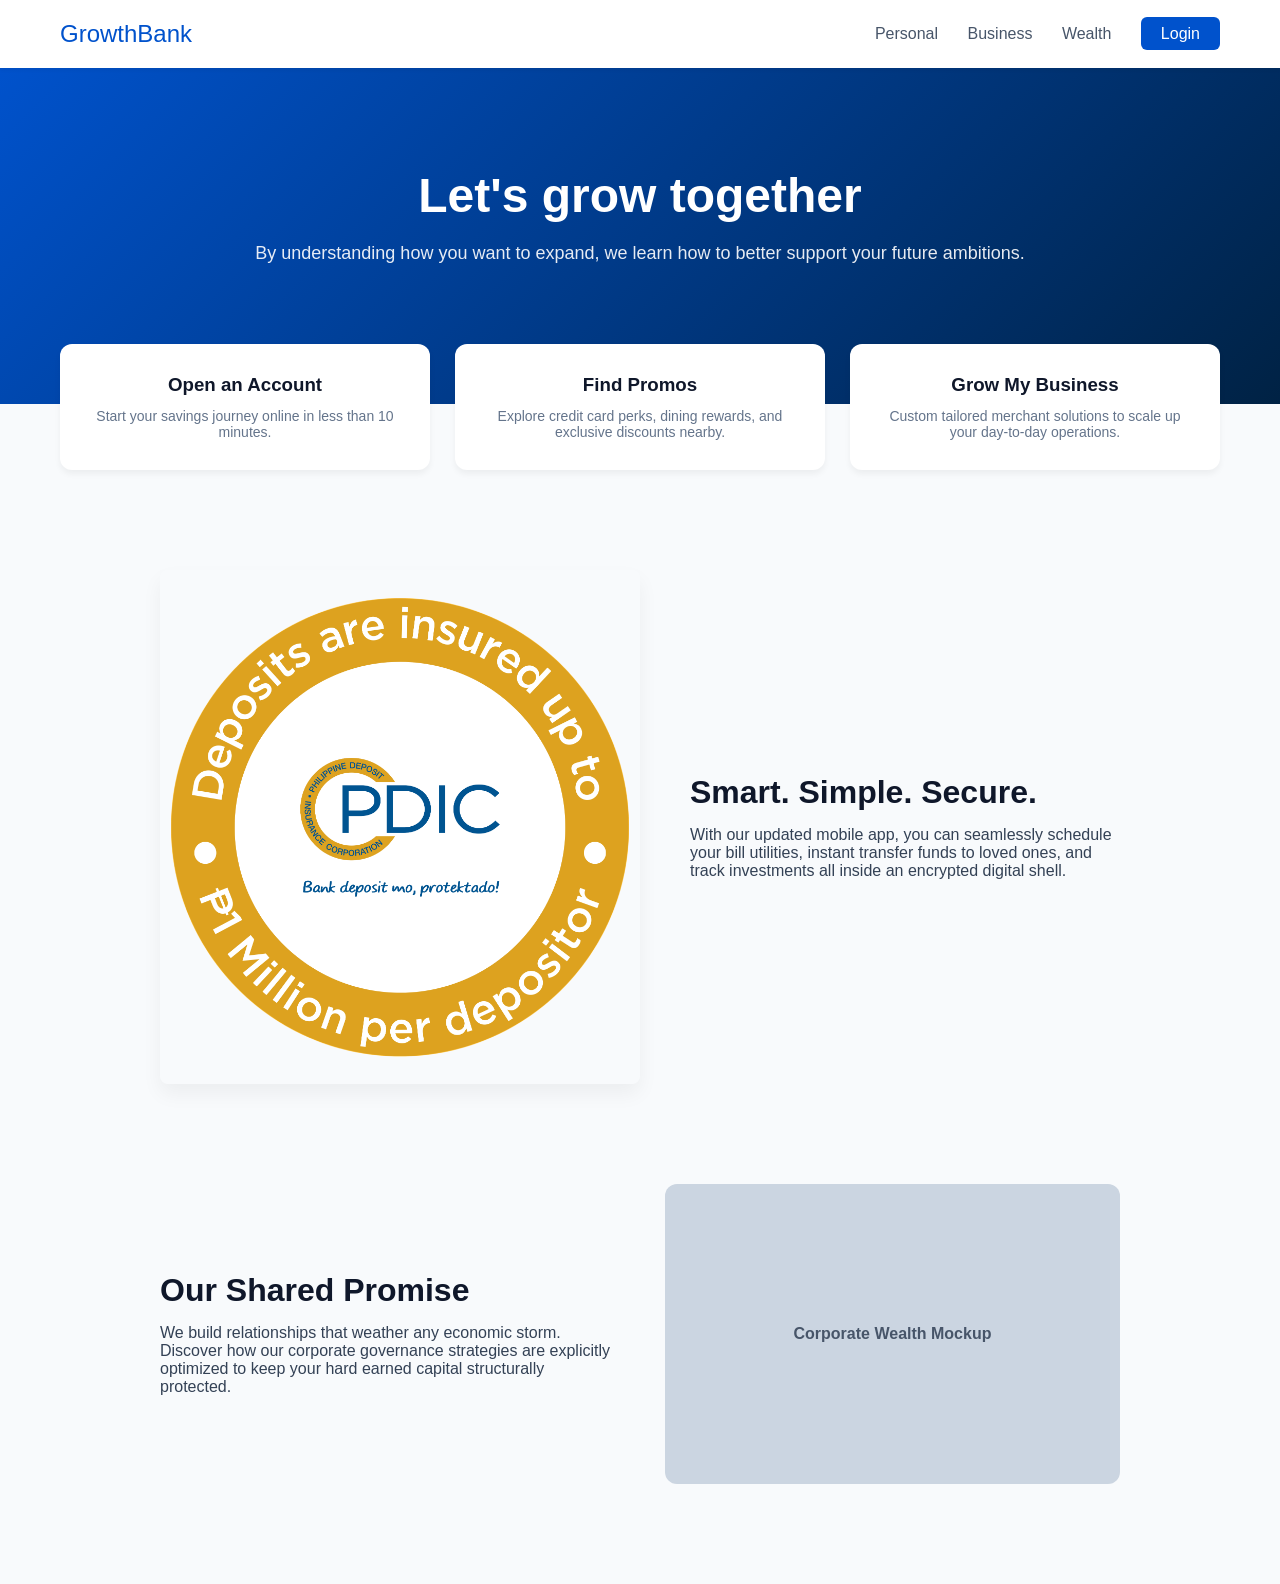
==== index.html @ 0f841fc2 "Update index.html" ====
<!DOCTYPE html>
<html lang="en">
<head>
  <meta charset="UTF-8">
  <meta name="viewport" content="width=device-width, initial-scale=1.0">
  <title>Online Catalogue</title>
  <!-- Linking our custom CSS styling file -->
  <link rel="stylesheet" href="style.css">
</head>
<body>

  <!-- Navigation bar mimicking modern banking layout -->
  <header>
    <div class="nav-container">
      <div class="logo">GrowthBank</div>
      <nav class="nav-links">
        <a href="#">Personal</a>
        <a href="#">Business</a>
        <a href="#">Wealth</a>
        <a href="#" class="btn-login">Login</a>
      </nav>
    </div>
  </header>

  <!-- Hero introduction banner -->
  <section class="hero">
    <div class="hero-content">
      <h1>Let's grow together</h1>
      <p>By understanding how you want to expand, we learn how to better support your future ambitions.</p>
    </div>
  </section>

  <!-- Quick Action Grid displaying the lift-on-hover effect -->
  <div class="features-container">
    <div class="card">
      <h3>Open an Account</h3>
      <p>Start your savings journey online in less than 10 minutes.</p>
    </div>
    <div class="card">
      <h3>Find Promos</h3>
      <p>Explore credit card perks, dining rewards, and exclusive discounts nearby.</p>
    </div>
    <div class="card">
      <h3>Grow My Business</h3>
      <p>Custom tailored merchant solutions to scale up your day-to-day operations.</p>
    </div>
  </div>

  <!-- Content section 1: Styled with "reveal" class to be picked up by JS scroll engine -->
  <section class="scroll-section reveal">
    <div class="section-text">
      <h2>Smart. Simple. Secure.</h2>
      <p>With our updated mobile app, you can seamlessly schedule your bill utilities, instant transfer funds to loved ones, and track investments all inside an encrypted digital shell.</p>
    </div>
    <img src="app-mockup.png" alt="GrowthBank Mobile App Screen" class="section-image">
  </section>

  <!-- Content section 2: Automatically flips text and picture layout using CSS -->
  <section class="scroll-section reveal">
    <div class="section-text">
      <h2>Our Shared Promise</h2>
      <p>We build relationships that weather any economic storm. Discover how our corporate governance strategies are explicitly optimized to keep your hard earned capital structurally protected.</p>
    </div>
    <div class="section-image-placeholder">Corporate Wealth Mockup</div>
  </section>

  <!-- Linking our external custom Javascript file at the bottom for optimization -->
  <script src="app.js"></script>
</body>
</html>
---- style.css ----
/* ==========================================================================
   GLOBAL STYLE RESET & ARCHITECTURE
   ========================================================================== */
* {
  margin: 0;
  padding: 0;
  box-sizing: border-box; /* Ensures padding does not break item sizing calculations */
  font-family: 'Segoe UI', Tahoma, Geneva, Verdana, sans-serif;
}

body {
  background-color: #f8fafc; /* Subtle off-white background */
  color: #334155;            /* Deep slate gray text for optimal readability */
  overflow-x: hidden;        /* Prevents horizontal layout breakage on small screens */
}

/* ==========================================================================
   NAVIGATION ENGINE
   ========================================================================== */
header {
  background-color: #ffffff;
  box-shadow: 0 2px 4px rgba(0,0,0,0.05);
  position: sticky; /* Locks navbar to the top of screen as the user scrolls down */
  top: 0;
  z-index: 100;    /* Guarantees the header stays stacked above all body items */
}

.nav-container {
  max-width: 1200px;
  margin: 0 auto;
  padding: 20px;
  display: flex;
  justify-content: space-between;
  align-items: center;
}

.section-image {
  flex: 1;
  max-width: 50%;
  height: auto;
  border-radius: 8px;
  /* Optional: gives the picture a subtle shadow matching the bank aesthetic */
  box-shadow: 0 10px 20px rgba(0, 0, 0, 0.05); 
}

.logo {
  font-size: 24px;
  font-weight: 50;
  color: #0052cc; /* Signature Banking Royal Blue */
}

.nav-links a {
  text-decoration: none;
  color: #475569;
  margin-left: 25px;
  font-weight: 500;
  transition: color 0.2s ease; /* Fluid color transitions on text hover */
}

.nav-links a:hover {
  color: #0052cc;
}

.btn-login {
  background-color: #0052cc;
  color: white !important;
  padding: 8px 20px;
  border-radius: 6px;
}

/* ==========================================================================
   HERO DISPLAY BANNER
   ========================================================================== */
.hero {
  background: linear-gradient(135deg, #0052cc 0%, #002244 100%); /* Deep rich banking gradient */
  color: white;
  padding: 100px 20px;
  text-align: center;
}

.hero-content {
  max-width: 800px;
  margin: 0 auto;
}

.hero h1 {
  font-size: 48px;
  margin-bottom: 20px;
}

.hero p {
  font-size: 18px;
  opacity: 0.9;
  margin-bottom: 40px;
}

/* ==========================================================================
   INTERACTIVE GRID MECHANICS (THE HOVER ACTION)
   ========================================================================== */
.features-container {
  max-width: 1200px;
  margin: -60px auto 60px auto; /* A negative margin draws the boxes vertically above the hero */
  padding: 0 20px;
  display: grid;
  grid-template-columns: repeat(auto-fit, minmax(250px, 1fr)); /* Fully responsive automated columns */
  gap: 25px;
}

.card {
  background: white;
  padding: 30px;
  border-radius: 12px;
  box-shadow: 0 4px 6px rgba(0, 0, 0, 0.05);
  text-align: center;
  cursor: pointer;
  
  /* 
     THE HOVER EFFECT ENGINE: 
     - "transform" enables the element's actual position shift.
     - "box-shadow" handles the depth illumination changes.
     - "cubic-bezier" acts like a virtual physics dampener (fast start, smooth floating peak deceleration).
  */
  transition: transform 0.35s cubic-bezier(0.25, 1, 0.5, 1), box-shadow 0.35s ease;
}

.card h3 {
  color: #0f172a;
  margin-bottom: 12px;
}

.card p {
  font-size: 14px;
  color: #64748b;
}

/* Fired immediately when user hovers their mouse pointer onto the element */
.card:hover {
  transform: translateY(-12px);          /* Moves card up along Y-axis exactly 12 pixels */
  box-shadow: 0 20px 30px rgba(0, 82, 204, 0.15); /* Expands shadow outwards to simulate physical depth */
}

/* ==========================================================================
   SCROLL-DRIVEN ANIMATION BASELINE ARCHITECTURE
   ========================================================================== */
.scroll-section {
  max-width: 1000px;
  margin: 100px auto;
  padding: 0 20px;
  display: flex;
  align-items: center;
  gap: 50px;
}

/* Alternates structural position layout for even-numbered section items */
.scroll-section:nth-child(even) {
  flex-direction: row-reverse;
}

.section-text {
  flex: 1;
}

.section-text h2 {
  font-size: 32px;
  color: #0f172a;
  margin-bottom: 15px;
}

.section-image-placeholder {
  flex: 1;
  height: 300px;
  background-color: #cbd5e1;
  border-radius: 12px;
  display: flex;
  align-items: center;
  justify-content: center;
  color: #475569;
  font-weight: 600;
}

/*
   SCROLL TRANSITION STATE 1: INITIAL PASSIVE STATE
   The item starts entirely translucent and is physically offset 50px below where it should live.
*/
.reveal {
  opacity: 0;
  transform: translateY(50px);
  transition: opacity 0.8s ease, transform 0.8s cubic-bezier(0.25, 1, 0.5, 1);
}

/*
   SCROLL TRANSITION STATE 2: ACTIVE ANIMATING STATE
   Injected via JavaScript tracking engine. Brings item to solid visibility and structural alignment.
*/
.reveal.is-visible {
  opacity: 1;
  transform: translateY(0);
}
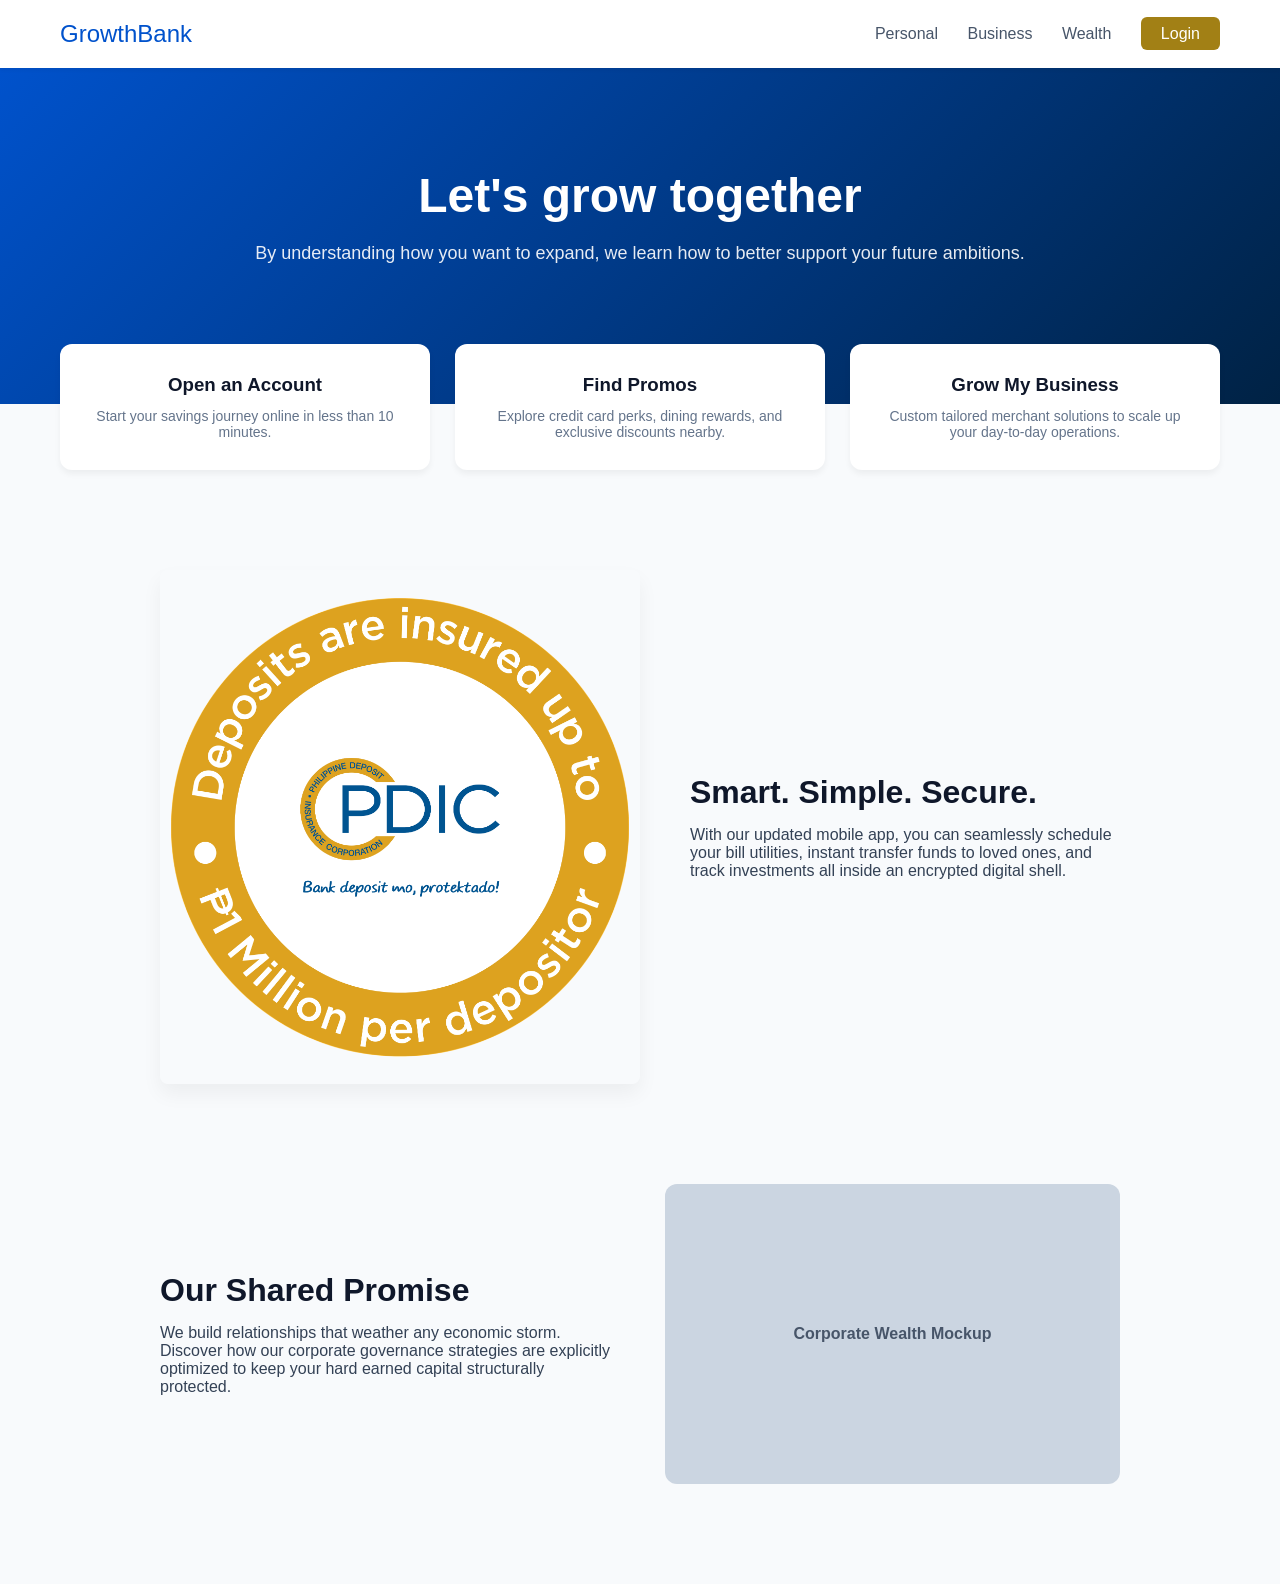
==== commit 09204544: "Update index.html" ====
--- a/index.html
+++ b/index.html
@@ -32,10 +32,12 @@
 
   <!-- Quick Action Grid displaying the lift-on-hover effect -->
   <div class="features-container">
+    <a href="login.html" style="text-decoration: none; color: inherit;">
     <div class="card">
       <h3>Open an Account</h3>
       <p>Start your savings journey online in less than 10 minutes.</p>
     </div>
+    </a>
     <div class="card">
       <h3>Find Promos</h3>
       <p>Explore credit card perks, dining rewards, and exclusive discounts nearby.</p>
--- a/style.css
+++ b/style.css
@@ -62,7 +62,7 @@
 }
 
 .btn-login {
-  background-color: #0052cc;
+  background-color: #a28015;
   color: white !important;
   padding: 8px 20px;
   border-radius: 6px;
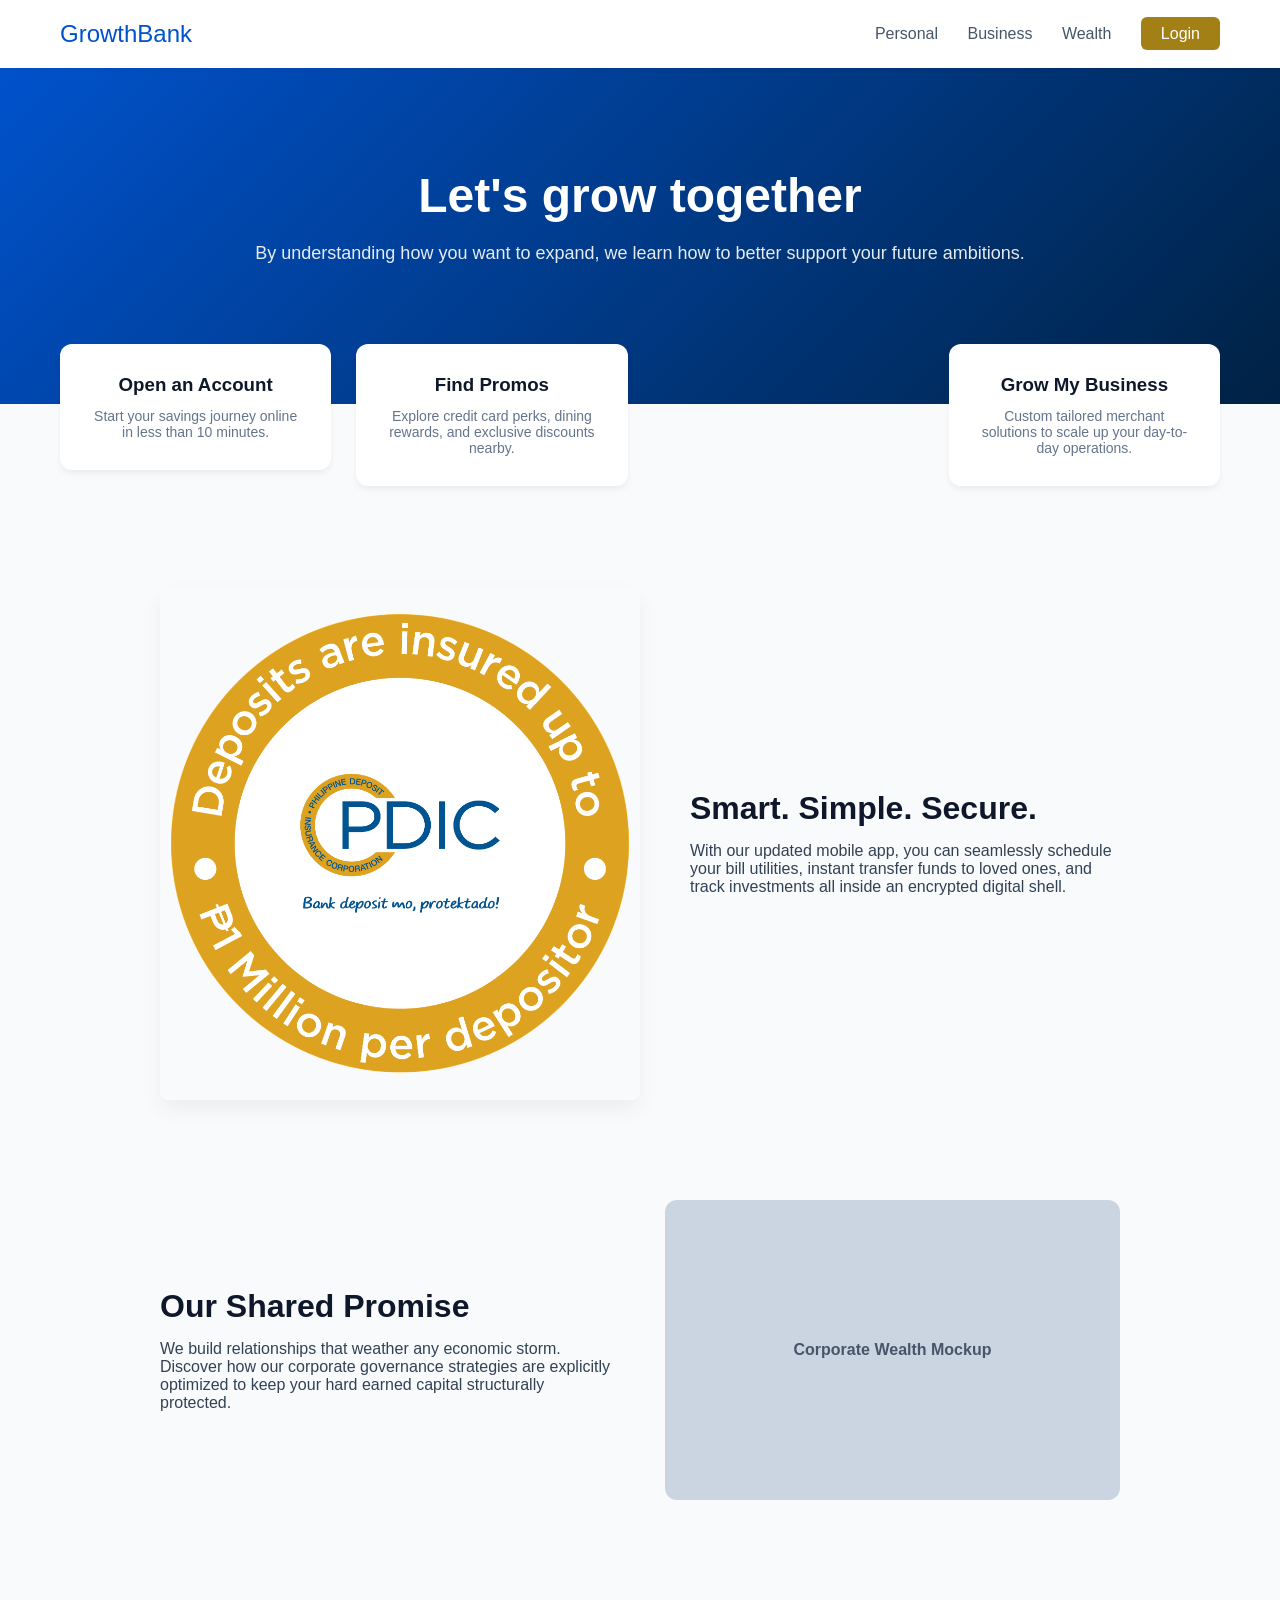
==== commit 8a990f08: "Update index.html" ====
--- a/index.html
+++ b/index.html
@@ -32,16 +32,19 @@
 
   <!-- Quick Action Grid displaying the lift-on-hover effect -->
   <div class="features-container">
-    <a href="login.html" style="text-decoration: none; color: inherit;">
+    <a href="apply.html" style="text-decoration: none; color: inherit;">
     <div class="card">
       <h3>Open an Account</h3>
       <p>Start your savings journey online in less than 10 minutes.</p>
     </div>
     </a>
     <div class="card">
+      <!-- CARD 2: Links to our NEW Promos/Merch Catalog Page -->
+    <a href="promos.html" style="text-decoration: none; color: inherit;">
       <h3>Find Promos</h3>
       <p>Explore credit card perks, dining rewards, and exclusive discounts nearby.</p>
     </div>
+    </a>
     <div class="card">
       <h3>Grow My Business</h3>
       <p>Custom tailored merchant solutions to scale up your day-to-day operations.</p>
--- a/style.css
+++ b/style.css
@@ -58,7 +58,7 @@
 }
 
 .nav-links a:hover {
-  color: #0052cc;
+  color: #a28015;
 }
 
 .btn-login {
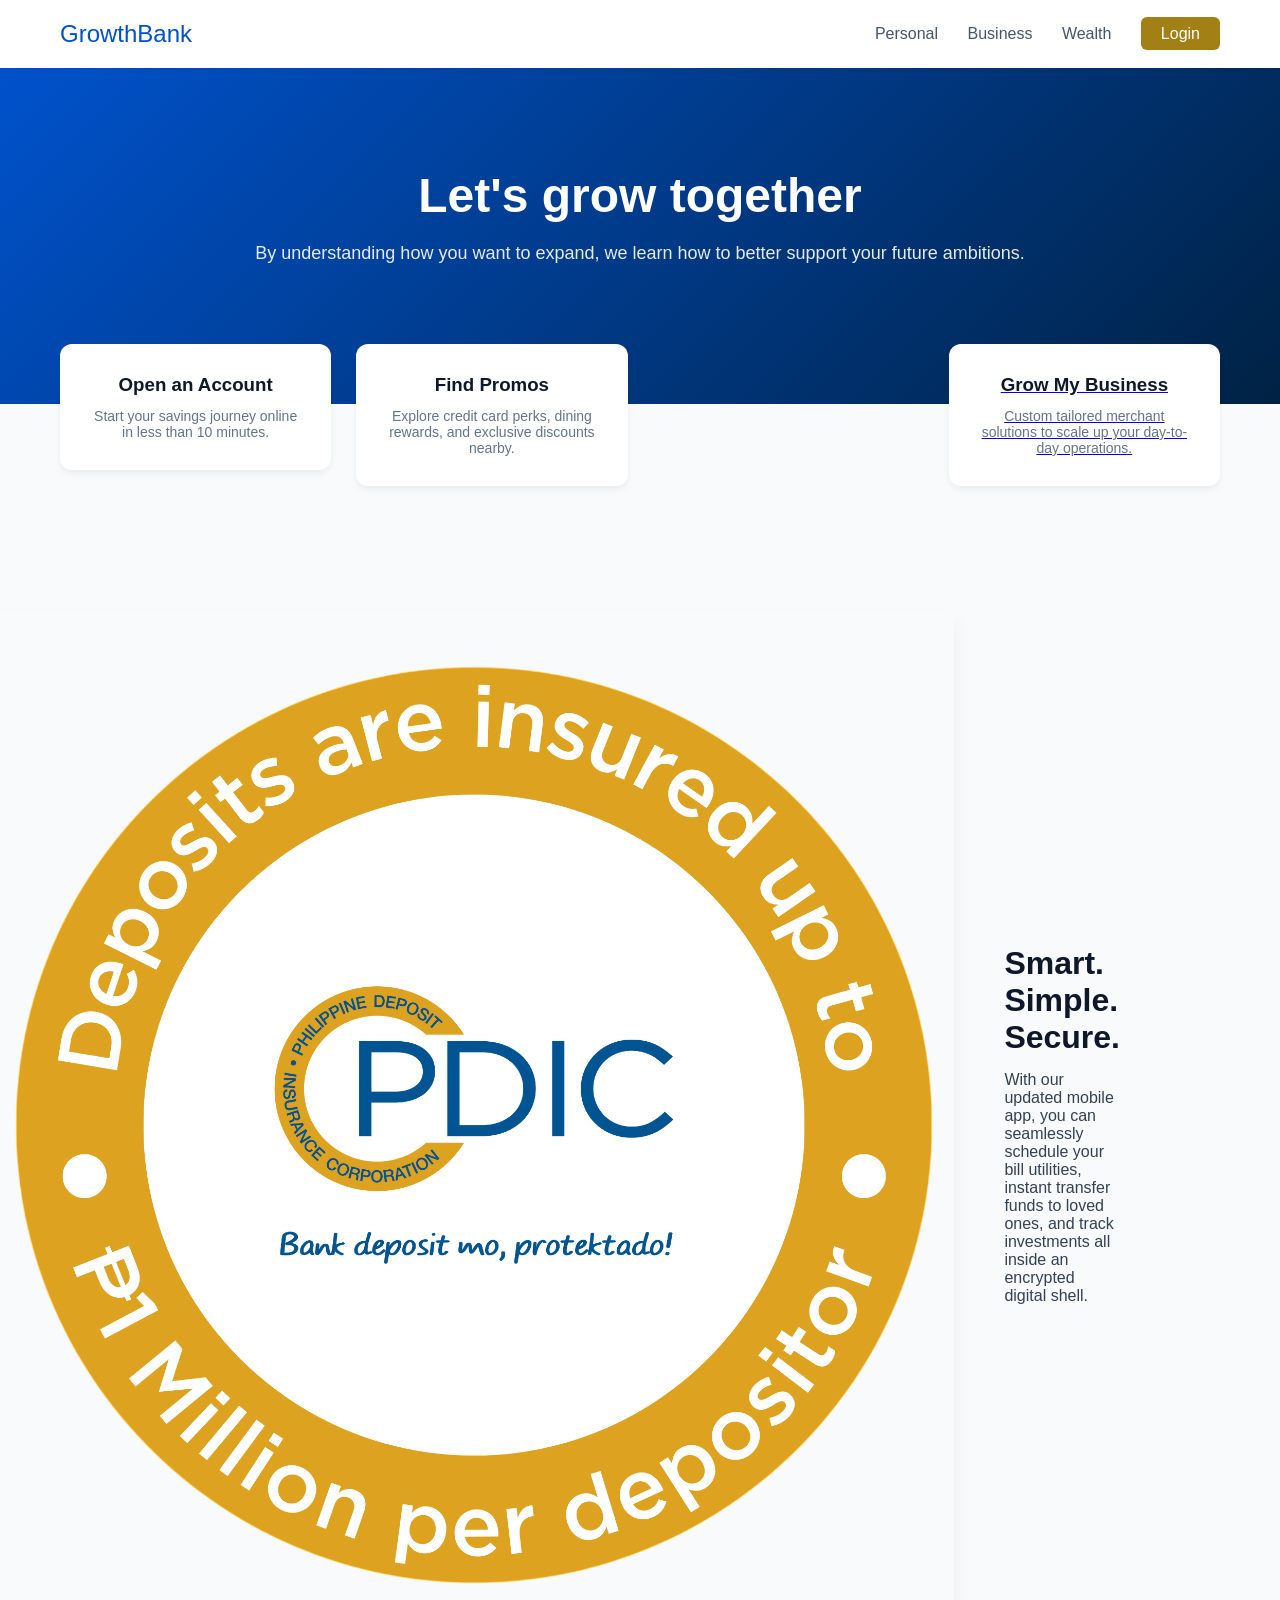
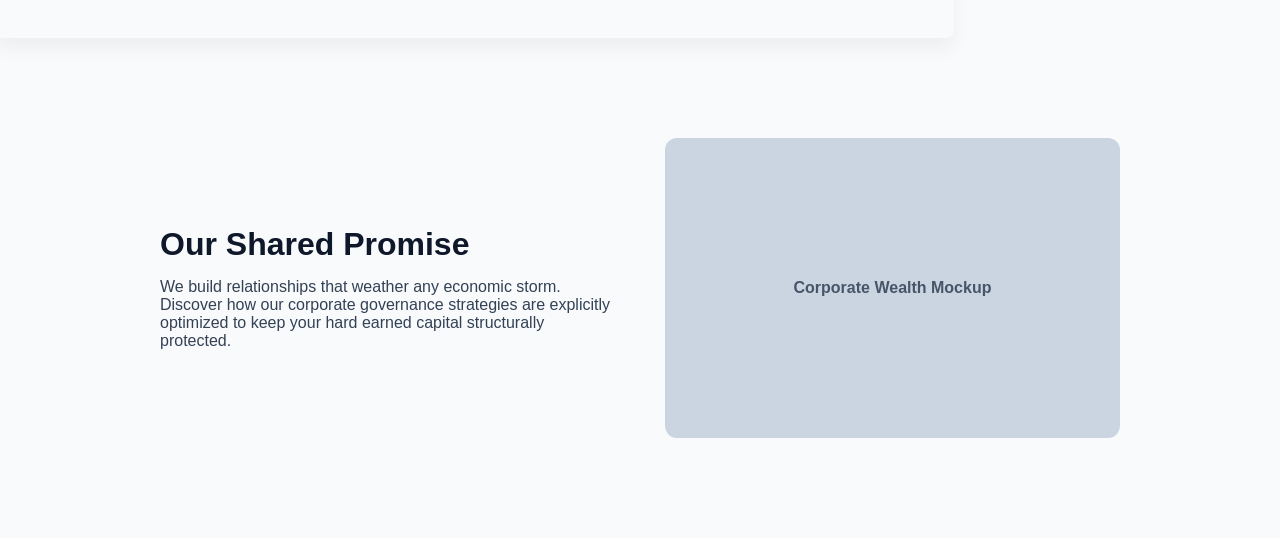
==== commit 1c190812: "Update index.html" ====
--- a/index.html
+++ b/index.html
@@ -46,9 +46,11 @@
     </div>
     </a>
     <div class="card">
+      <a href="#" class="grid-card-link">
       <h3>Grow My Business</h3>
       <p>Custom tailored merchant solutions to scale up your day-to-day operations.</p>
     </div>
+  </a>
   </div>
 
   <!-- Content section 1: Styled with "reveal" class to be picked up by JS scroll engine -->
--- a/style.css
+++ b/style.css
@@ -36,7 +36,7 @@
 
 .section-image {
   flex: 1;
-  max-width: 50%;
+  max-width: 100%;
   height: auto;
   border-radius: 8px;
   /* Optional: gives the picture a subtle shadow matching the bank aesthetic */
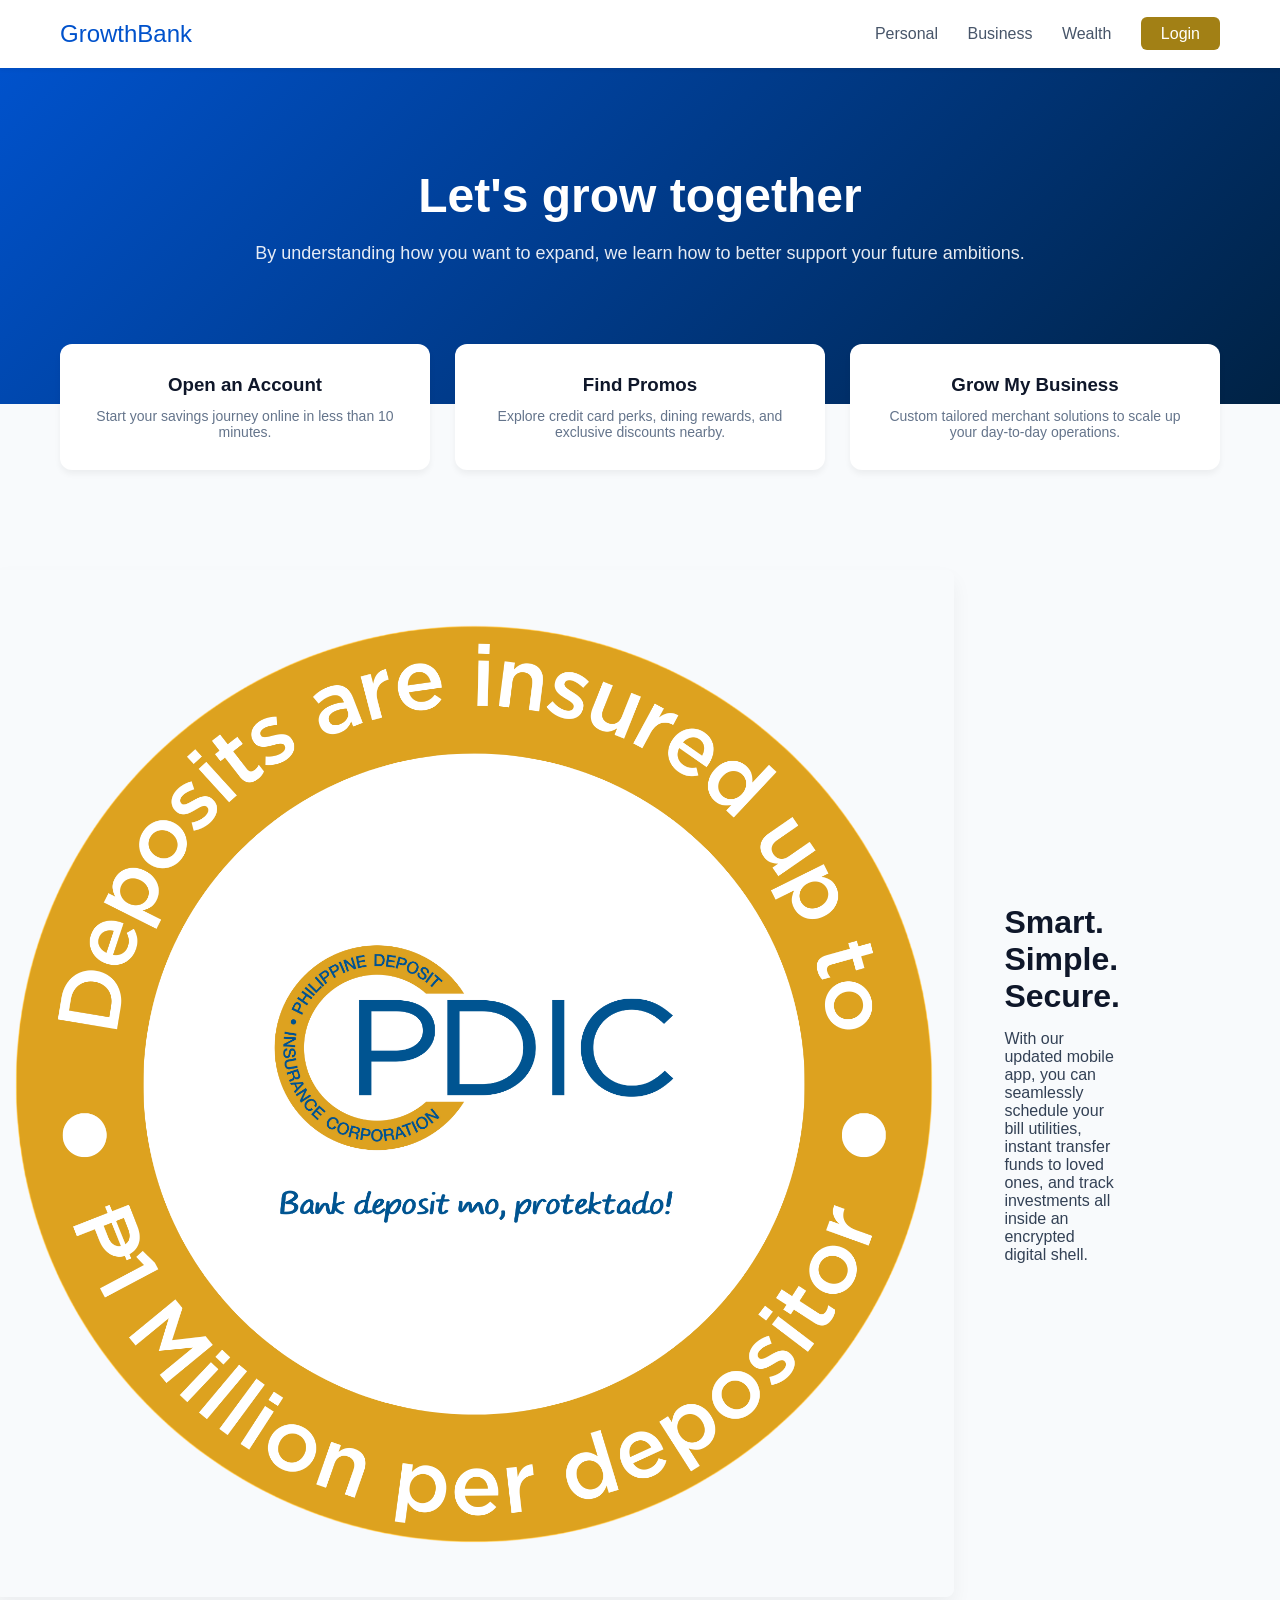
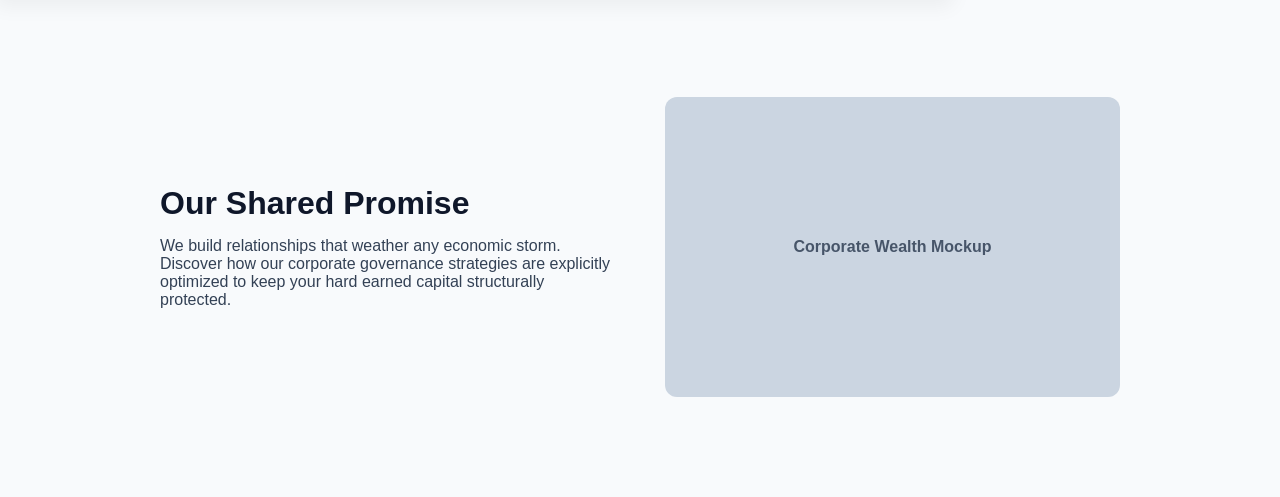
==== commit eedf3485: "Update index.html" ====
--- a/index.html
+++ b/index.html
@@ -32,25 +32,31 @@
 
   <!-- Quick Action Grid displaying the lift-on-hover effect -->
   <div class="features-container">
-    <a href="apply.html" style="text-decoration: none; color: inherit;">
-    <div class="card">
-      <h3>Open an Account</h3>
-      <p>Start your savings journey online in less than 10 minutes.</p>
-    </div>
+    
+    <!-- CARD 1: Wrapped in an "a" tag -->
+    <a href="apply.html" class="grid-card-link">
+      <div class="card">
+        <h3>Open an Account</h3>
+        <p>Start your savings journey online in less than 10 minutes.</p>
+      </div>
     </a>
-    <div class="card">
-      <!-- CARD 2: Links to our NEW Promos/Merch Catalog Page -->
-    <a href="promos.html" style="text-decoration: none; color: inherit;">
-      <h3>Find Promos</h3>
-      <p>Explore credit card perks, dining rewards, and exclusive discounts nearby.</p>
-    </div>
+
+    <!-- CARD 2: Wrapped in an "a" tag -->
+    <a href="promos.html" class="grid-card-link">
+      <div class="card">
+        <h3>Find Promos</h3>
+        <p>Explore credit card perks, dining rewards, and exclusive discounts nearby.</p>
+      </div>
     </a>
-    <div class="card">
-      <a href="#" class="grid-card-link">
-      <h3>Grow My Business</h3>
-      <p>Custom tailored merchant solutions to scale up your day-to-day operations.</p>
-    </div>
-  </a>
+    
+    <!-- CARD 3: ALSO wrapped in an "a" tag (even if it links to "#" for now) -->
+    <a href="#" class="grid-card-link">
+      <div class="card">
+        <h3>Grow My Business</h3>
+        <p>Custom tailored merchant solutions to scale up your day-to-day operations.</p>
+      </div>
+    </a>
+
   </div>
 
   <!-- Content section 1: Styled with "reveal" class to be picked up by JS scroll engine -->
--- a/style.css
+++ b/style.css
@@ -196,3 +196,16 @@
   opacity: 1;
   transform: translateY(0);
 }
+
+/* Forces all three wrapper links to be treated identically by the grid */
+.grid-card-link {
+  text-decoration: none; /* Removes any default blue link underlines */
+  color: inherit;        /* Keeps your original text colors */
+  display: flex;         
+  width: 100%;           /* Forces each column to be exactly the same width */
+}
+
+/* Forces the white card inside to fill the entire height and width of its column */
+.grid-card-link .card {
+  width: 100%;
+  height: 100%;
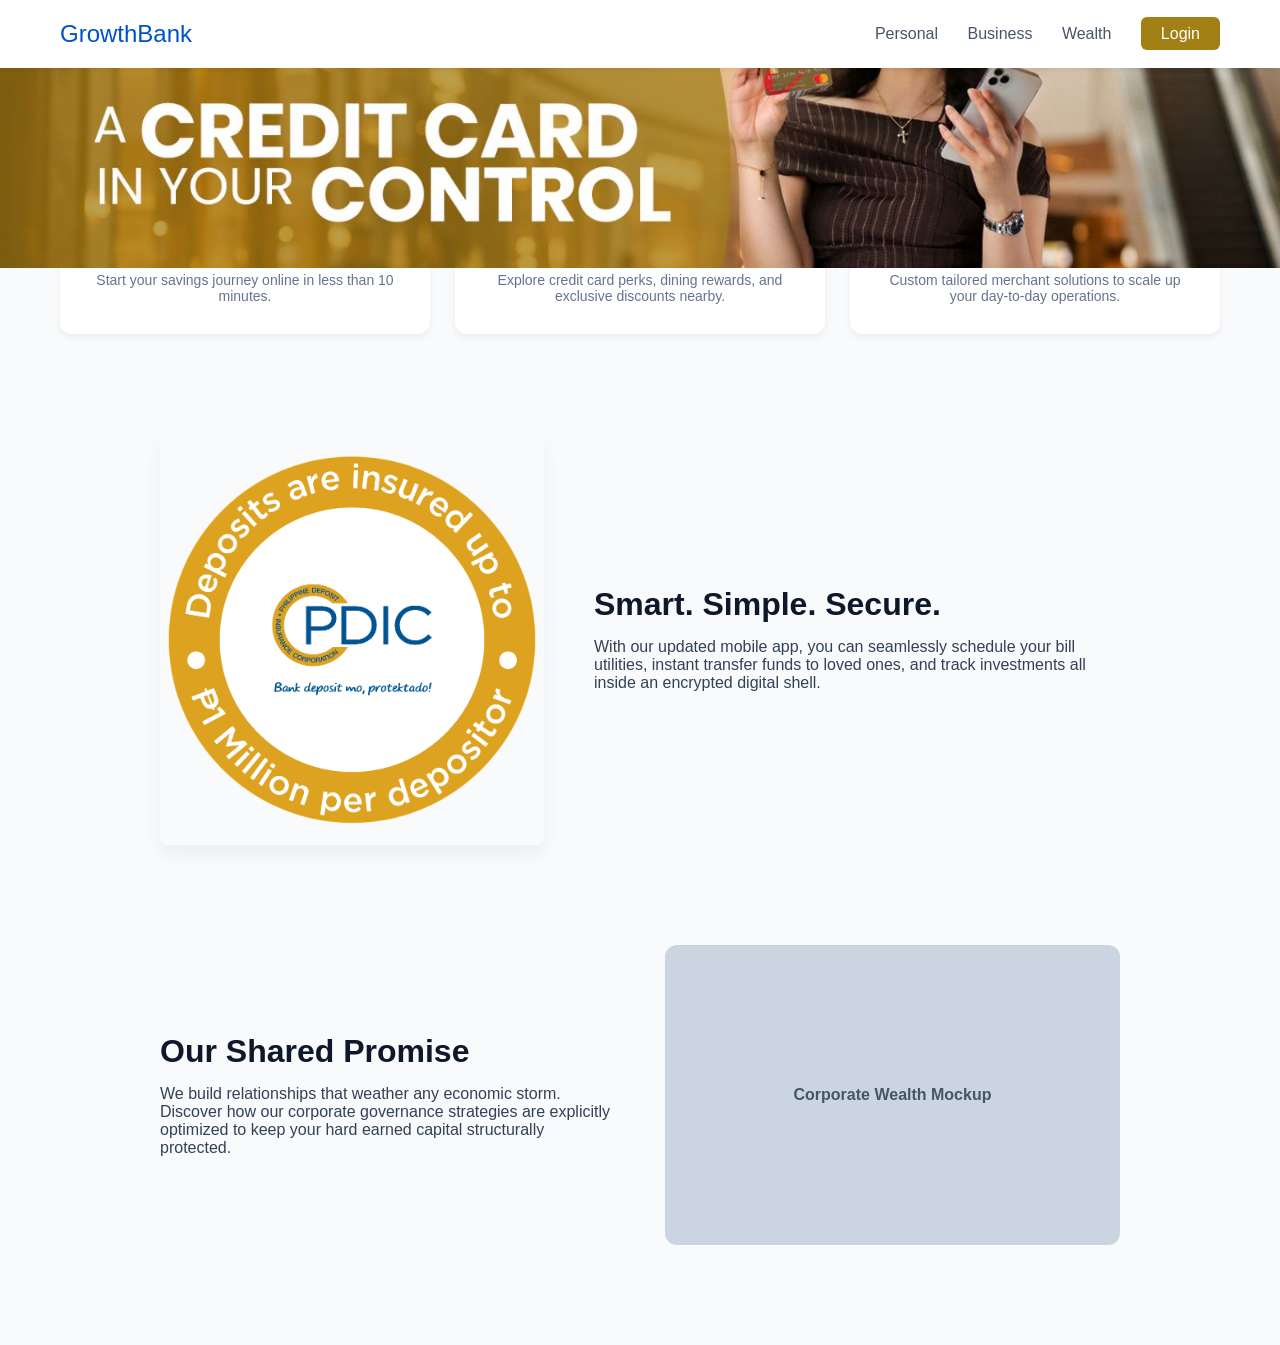
==== commit 5c2e09cc: "Update index.html" ====
--- a/index.html
+++ b/index.html
@@ -25,9 +25,6 @@
   <!-- Hero introduction banner -->
   <section class="hero">
     <div class="hero-content">
-      <h1>Let's grow together</h1>
-      <p>By understanding how you want to expand, we learn how to better support your future ambitions.</p>
-    </div>
   </section>
 
   <!-- Quick Action Grid displaying the lift-on-hover effect -->
--- a/style.css
+++ b/style.css
@@ -36,7 +36,7 @@
 
 .section-image {
   flex: 1;
-  max-width: 100%;
+  max-width: 40%;
   height: auto;
   border-radius: 8px;
   /* Optional: gives the picture a subtle shadow matching the bank aesthetic */
@@ -69,13 +69,25 @@
 }
 
 /* ==========================================================================
-   HERO DISPLAY BANNER
+   HERO DISPLAY BANNER (WITH CUSTOM BACKGROUND IMAGE)
    ========================================================================== */
 .hero {
-  background: linear-gradient(135deg, #0052cc 0%, #002244 100%); /* Deep rich banking gradient */
+  /* 1. Point to your uploaded image file */
+  background-image: url('hero-bg.jpg'); 
+  
+  /* 2. Scaler: Forces image to scale proportionally to fill the space without squishing */
+  background-size: cover; 
+  
+  /* 3. Alignment: Keeps the center of the image locked in the middle of the banner */
+  background-position: center; 
+  
+  /* 4. Fallback: If your image takes a second to load, show a nice dark blue color first */
+  background-color: #0a2540; 
+  
   color: white;
-  padding: 100px 20px;
+  padding: 100px 20px; /* Controls the overall height and padding of your banner */
   text-align: center;
+  position: relative;
 }
 
 .hero-content {
@@ -209,3 +221,23 @@
 .grid-card-link .card {
   width: 100%;
   height: 100%;
+
+/* ==========================================================================
+   PERFECT ASPECT-RATIO HERO BANNER
+   ========================================================================== */
+.hero {
+  background-image: url('hero-bg.jpg'); /* Ensure this matches your filename exactly */
+  background-size: cover;
+  background-position: center;
+  background-repeat: no-repeat;
+  
+  /* 1. Forces the box to match the exact mathematical shape of your 1920x900 image */
+  width: 100%;
+  aspect-ratio: 1920 / 900; 
+
+  /* 2. Removes the old vertical padding that was stretching and squishing the box */
+  padding: 0; 
+  
+  /* 3. Ensures the banner doesn't become too microscopic on tiny mobile screens */
+  min-height: 300px; 
+}
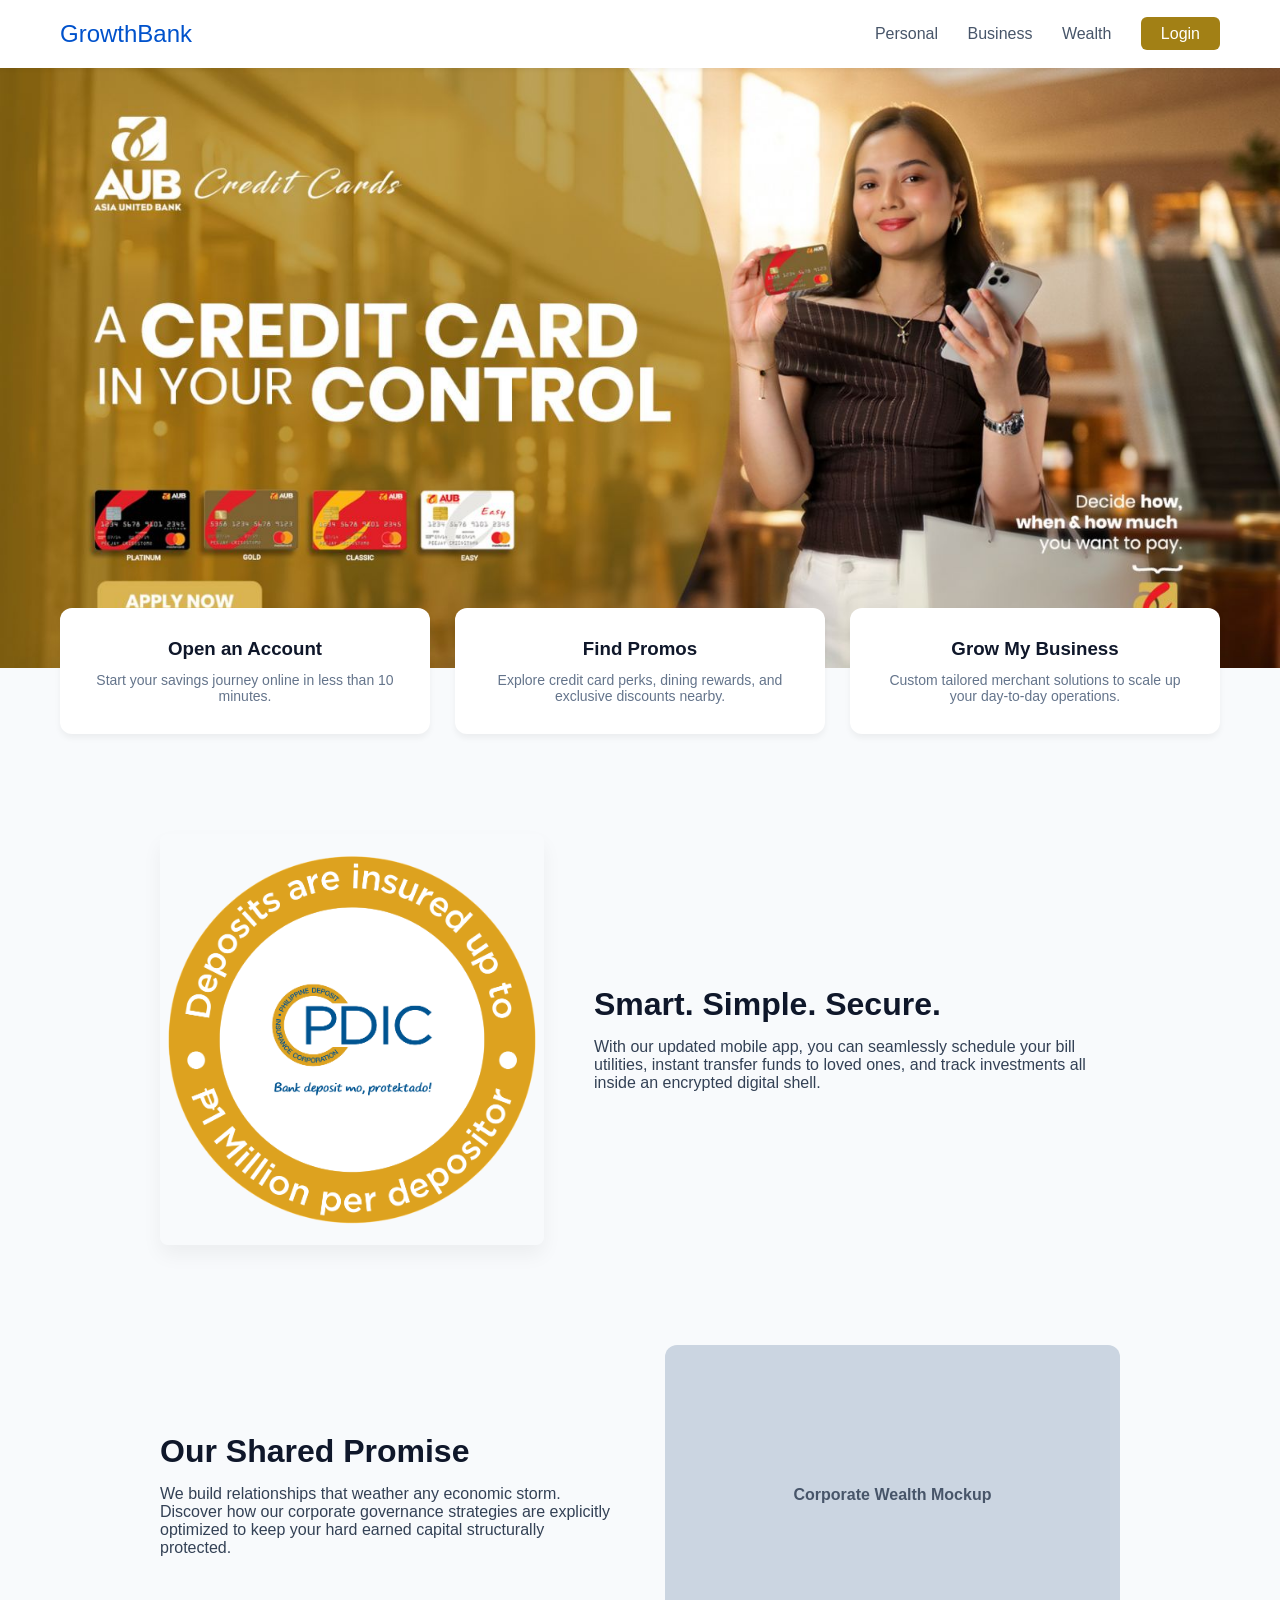
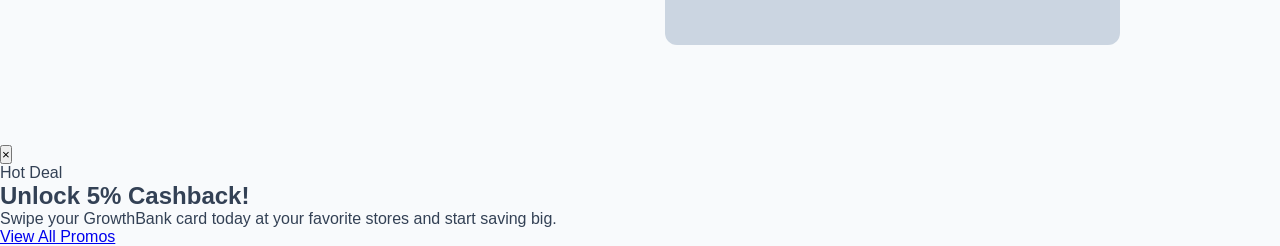
==== commit e3382f41: "Update index.html" ====
--- a/index.html
+++ b/index.html
@@ -76,5 +76,26 @@
 
   <!-- Linking our external custom Javascript file at the bottom for optimization -->
   <script src="app.js"></script>
+  
+<!-- ==========================================================================
+       MINI PROMO POPUP CONTAINER
+       ========================================================================== -->
+  <div id="promoPopup" class="popup-overlay">
+    <div class="popup-box">
+      <!-- Close Button (X) -->
+      <button class="popup-close-btn" id="closePopupBtn">&times;</button>
+      
+      <!-- Popup Content -->
+      <div class="popup-content">
+        <span class="popup-tag">Hot Deal</span>
+        <h2>Unlock 5% Cashback!</h2>
+        <p>Swipe your GrowthBank card today at your favorite stores and start saving big.</p>
+        
+        <!-- Link to your newly created promos page -->
+        <a href="promos.html" class="popup-action-btn">View All Promos</a>
+      </div>
+    </div>
+  </div>
+  
 </body>
 </html>
--- a/style.css
+++ b/style.css
@@ -69,25 +69,29 @@
 }
 
 /* ==========================================================================
-   HERO DISPLAY BANNER (WITH CUSTOM BACKGROUND IMAGE)
+   FULLY CONTAINERIZED, NON-CROPPING HERO BANNER
    ========================================================================== */
 .hero {
-  /* 1. Point to your uploaded image file */
-  background-image: url('hero-bg.jpg'); 
-  
-  /* 2. Scaler: Forces image to scale proportionally to fill the space without squishing */
-  background-size: cover; 
-  
-  /* 3. Alignment: Keeps the center of the image locked in the middle of the banner */
-  background-position: center; 
-  
-  /* 4. Fallback: If your image takes a second to load, show a nice dark blue color first */
-  background-color: #0a2540; 
-  
-  color: white;
-  padding: 100px 20px; /* Controls the overall height and padding of your banner */
-  text-align: center;
-  position: relative;
+  background-image: url('hero-bg.jpg'); /* Make sure this matches your file name */
+  
+  /* 1. THE SECRET: 'contain' forces the browser to scale the entire image down 
+     so that 100% of its width and height are always visible inside the box */
+  background-size: contain; 
+  
+  background-repeat: no-repeat;
+  background-position: center top;
+  background-color: #f8fafc; /* Matches your background color so empty space looks clean */
+
+  /* 2. Sets the exact mathematical proportion of a 1920x900 image */
+  width: 100%;
+  aspect-ratio: 1920 / 900; 
+
+  /* 3. Forces a minimum height so the banner remains large and visible on smaller screens */
+  min-height: 450px; 
+  
+  /* 4. Keeps padding clear so the layout doesn't distort */
+  padding: 0; 
+  margin: 0;
 }
 
 .hero-content {
